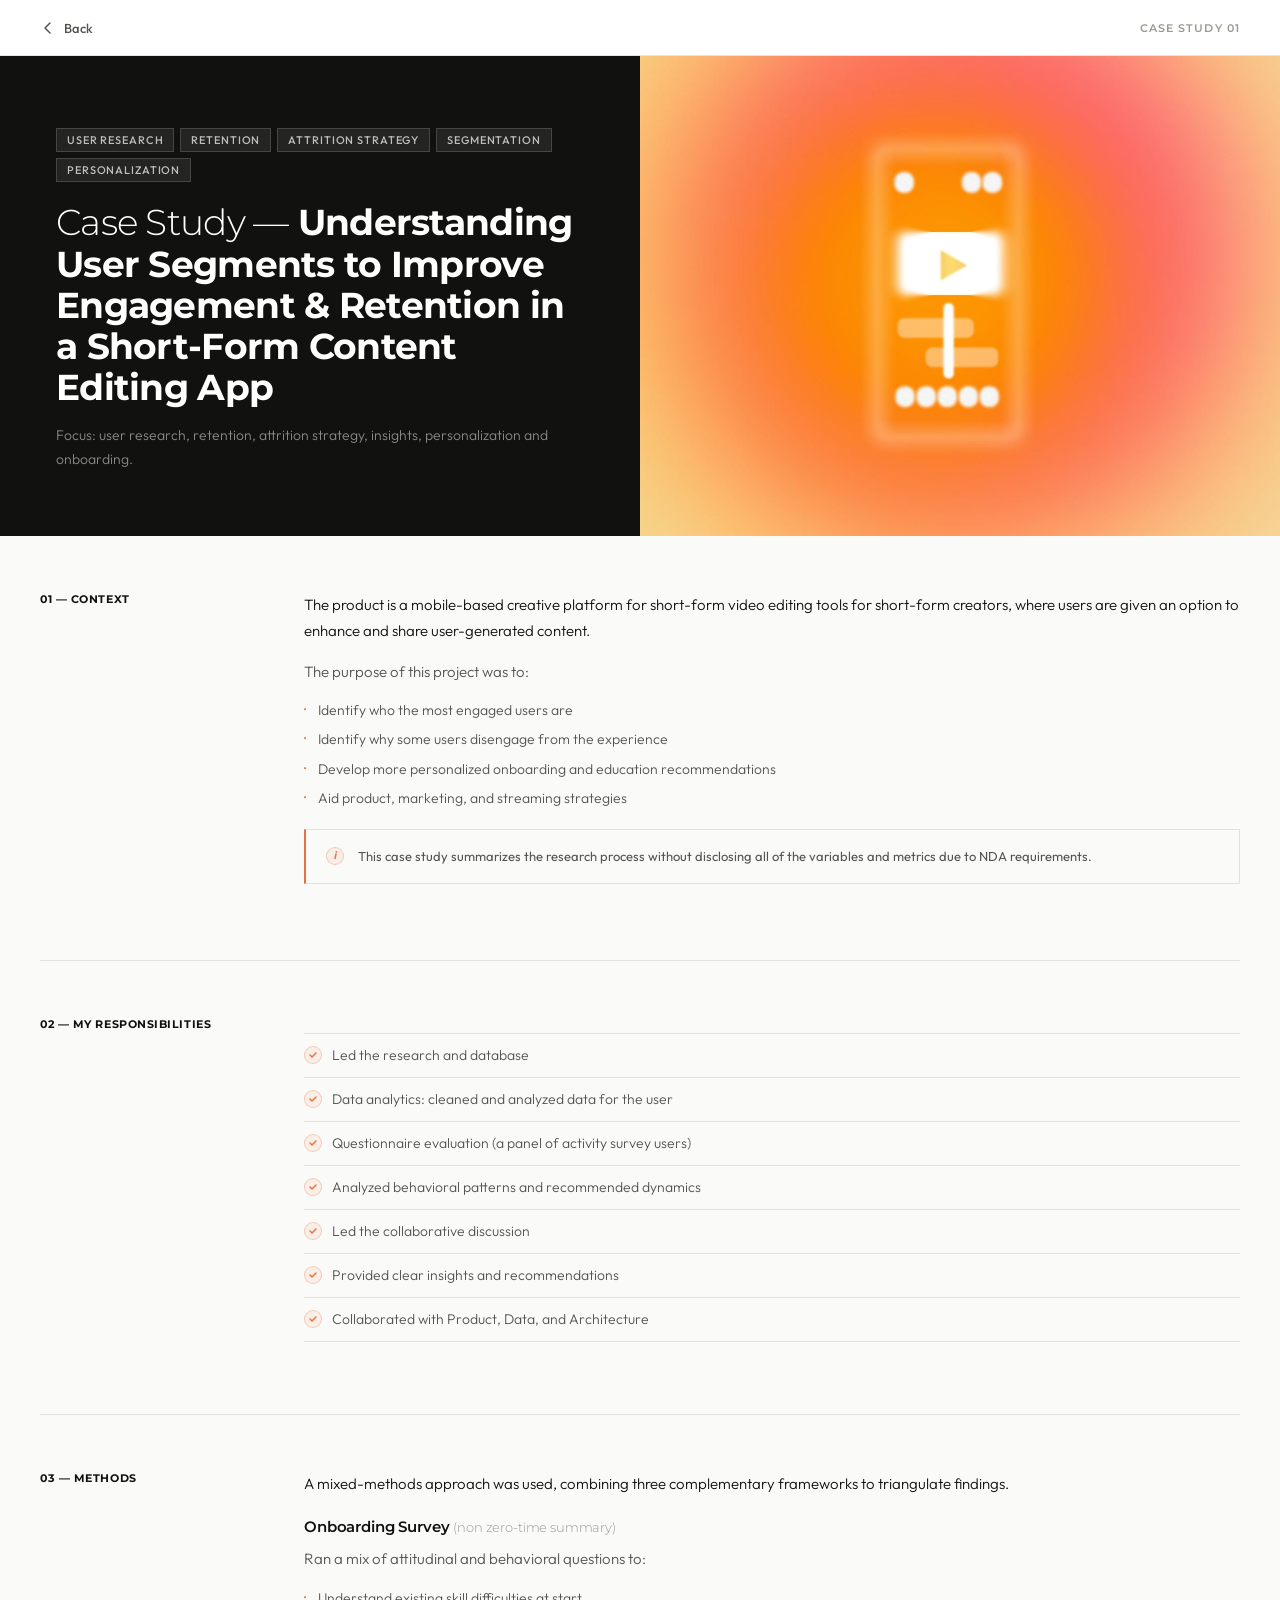
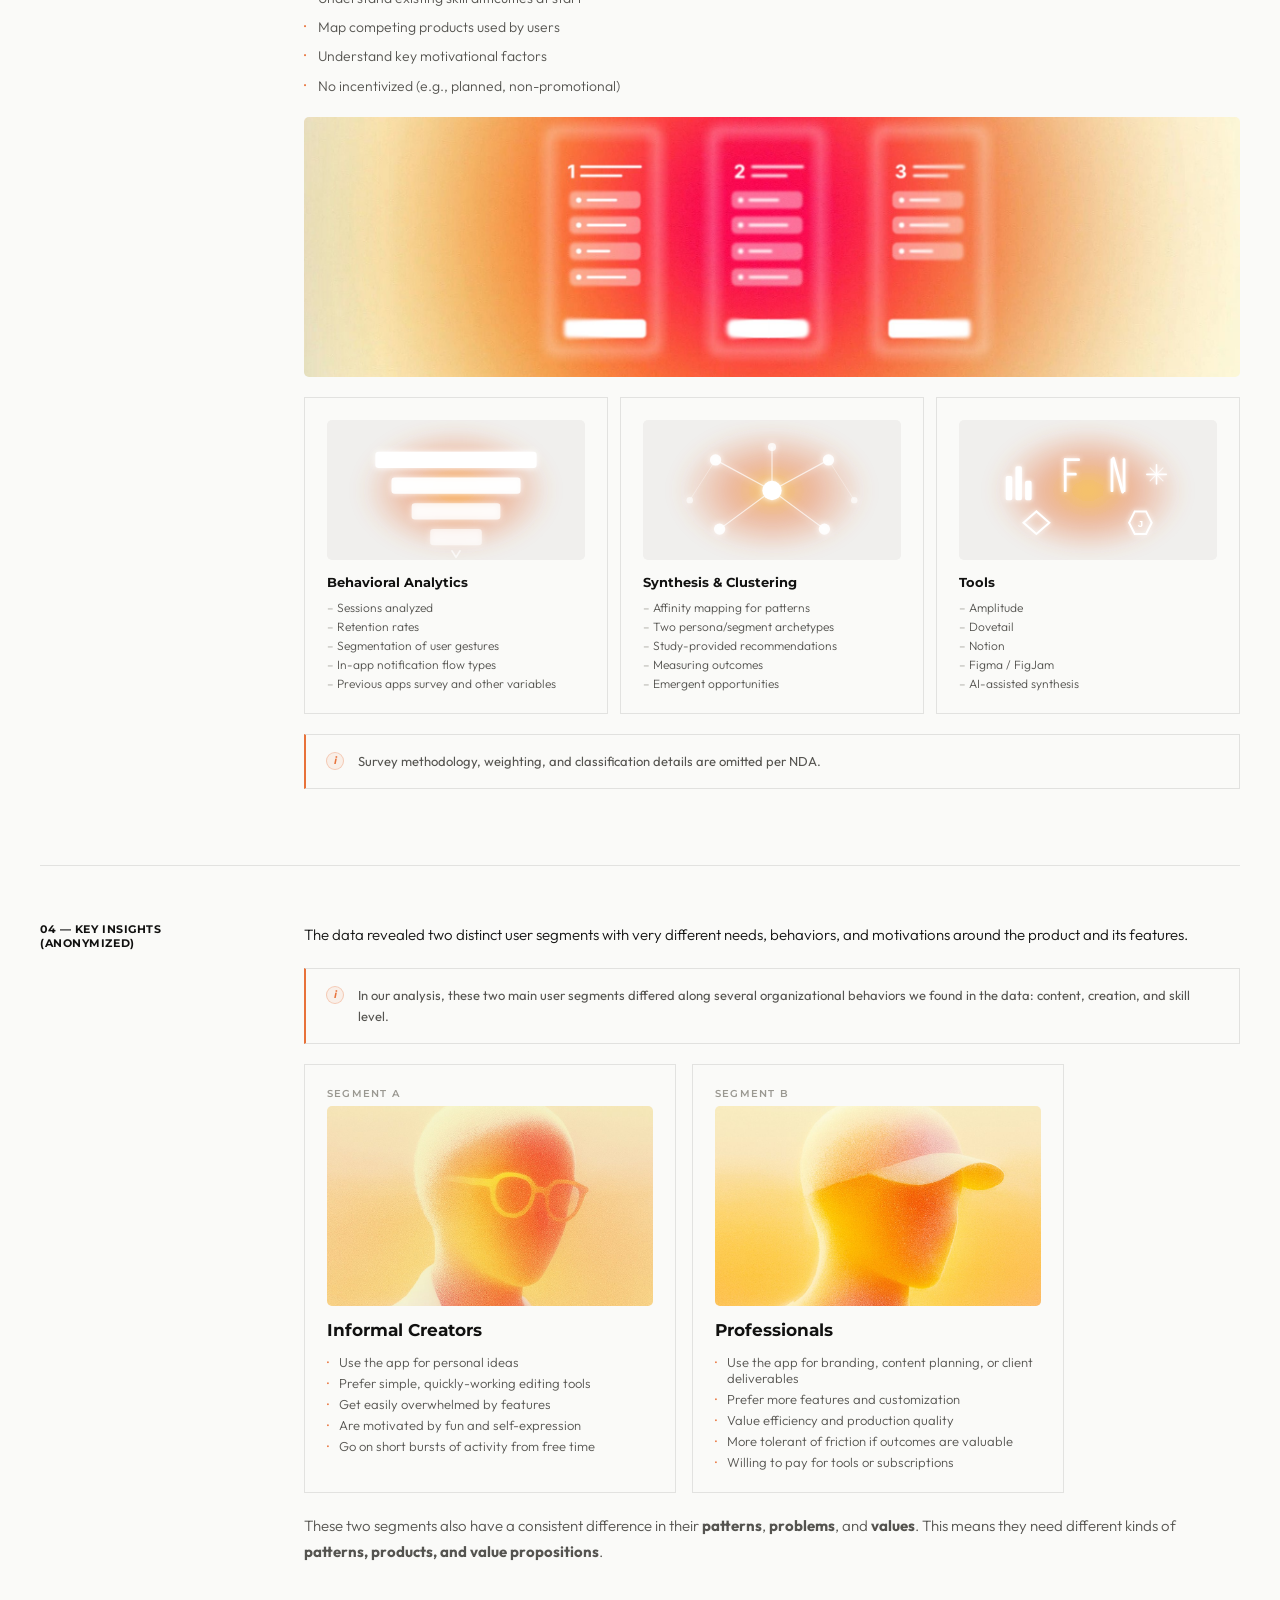
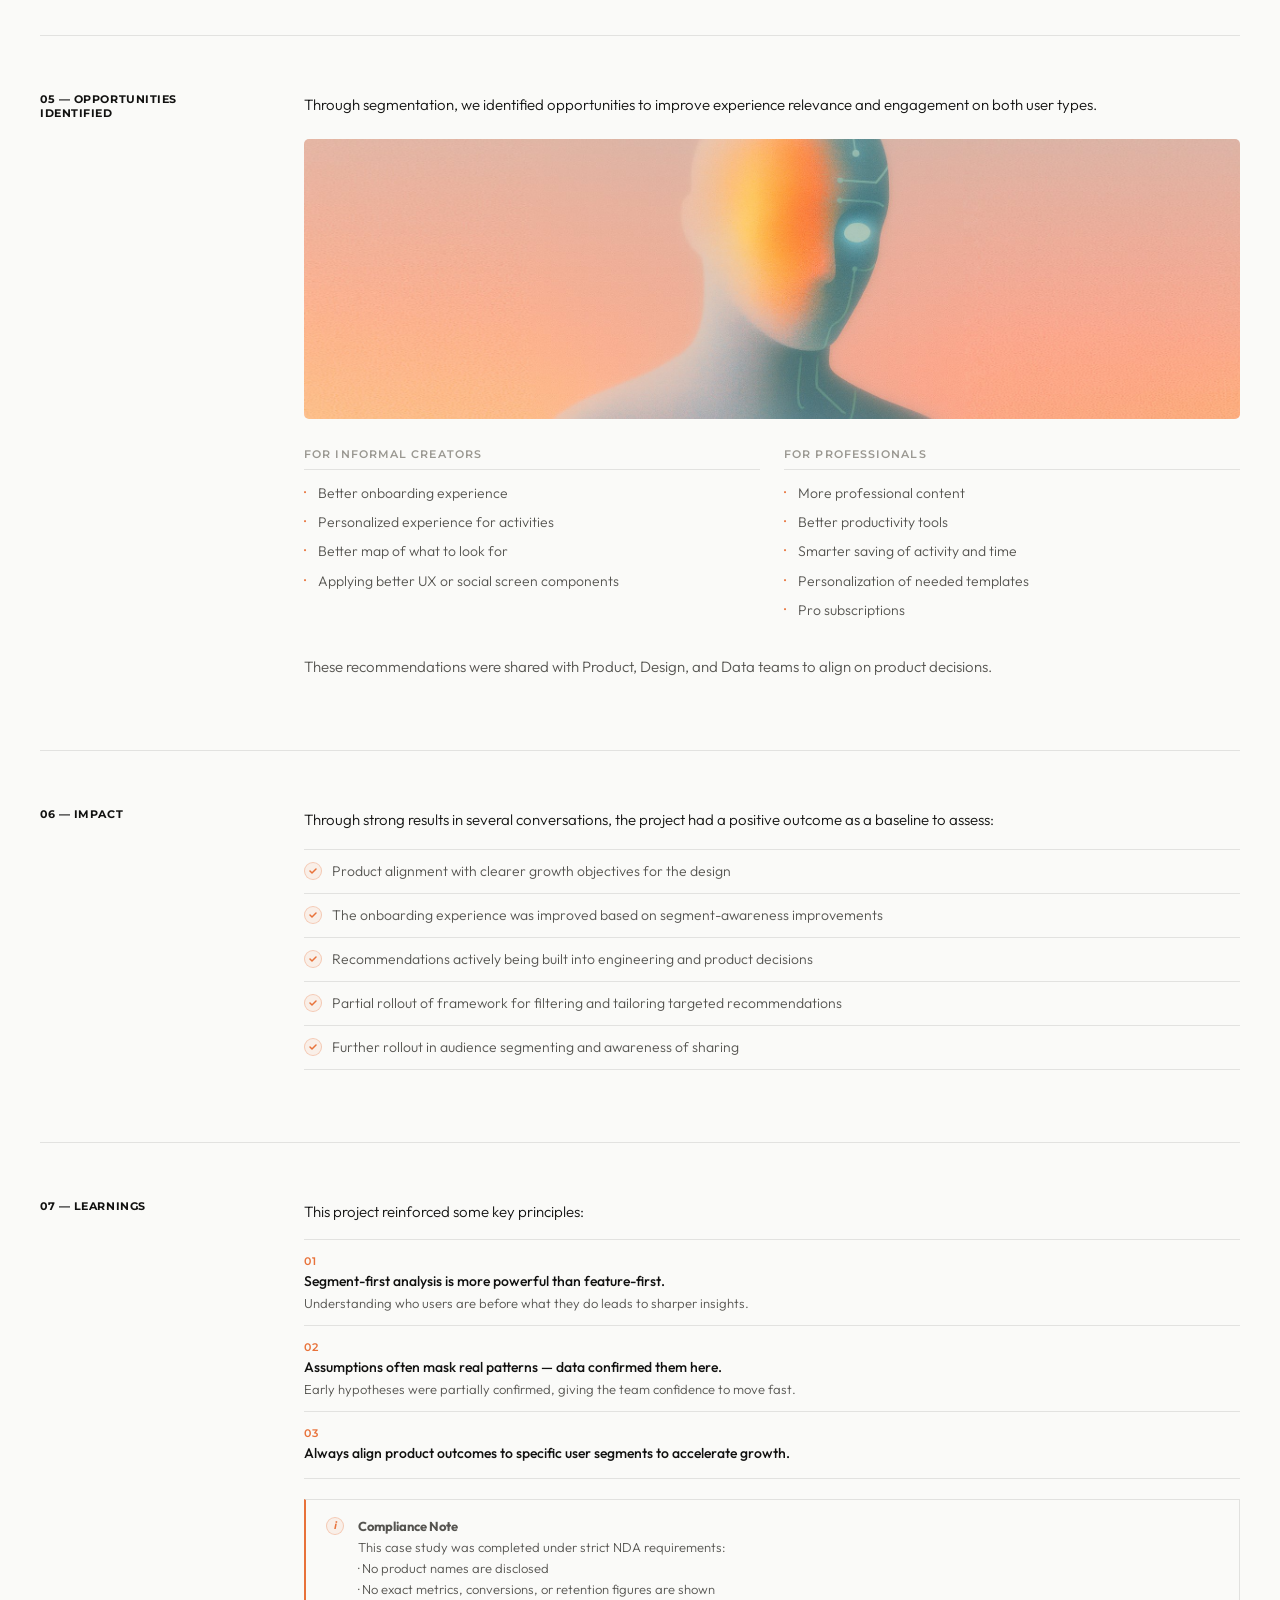
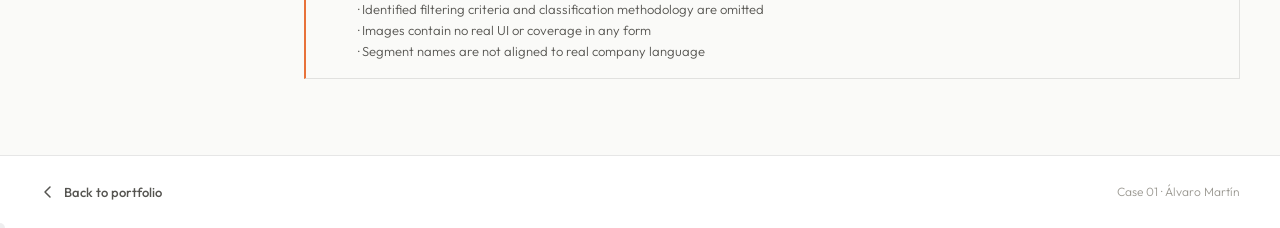
==== case-01.html @ ce3c6dc1 "Add files via upload" ====
<!DOCTYPE html>
<html lang="en">
<head>
<meta charset="UTF-8">
<meta name="viewport" content="width=device-width, initial-scale=1.0">
<title>Case Study — User Segmentation & Retention · Álvaro Martín</title>
<link rel="preconnect" href="https://fonts.googleapis.com">
<link rel="preconnect" href="https://fonts.gstatic.com" crossorigin>
<link href="https://fonts.googleapis.com/css2?family=Montserrat:wght@300;400;500;600;700;800&family=Outfit:wght@300;400;500&display=swap" rel="stylesheet">
<style>

/* ─── RESET & BASE ─── */
*, *::before, *::after { box-sizing: border-box; margin: 0; padding: 0; }
html { scroll-behavior: smooth; font-size: 16px; }

:root {
  --bg:       #FAFAF8;
  --surface:  #ECEAE6;
  --white:    #FFFFFF;
  --ink:      #111110;
  --ink-mid:  #555450;
  --ink-light:#9A9891;
  --line:     rgba(17,17,16,0.1);
  --ff-display: 'Montserrat', sans-serif;
  --ff-body:    'Outfit', sans-serif;
}

body {
  background: var(--bg);
  color: var(--ink);
  font-family: var(--ff-body);
  font-size: 13px;: 1.6;
  overflow-x: hidden;
}

/* ─── CUSTOM CURSOR ─── */
.cursor {
  position: fixed;
  width: 10px; height: 10px;
  background: var(--ink);
  border-radius: 50%;
  pointer-events: none;
  z-index: 9999;
  transform: translate(-50%, -50%);
  mix-blend-mode: difference;
}
.cursor-ring {
  position: fixed;
  width: 36px; height: 36px;
  border: 1px solid rgba(17,17,16,0.3);
  border-radius: 50%;
  pointer-events: none;
  z-index: 9998;
  transform: translate(-50%, -50%);
  transition: width 0.3s cubic-bezier(.23,1,.32,1), height 0.3s cubic-bezier(.23,1,.32,1);
}

/* ─── NAV ─── */
nav {
  position: fixed;
  top: 0; left: 0; right: 0;
  z-index: 200;
  display: flex;
  flex-direction: row;
  align-items: center;
  height: 56px;
  padding: 0 40px;
  background: rgba(255,255,255,0.95);
  backdrop-filter: blur(16px);
  -webkit-backdrop-filter: blur(16px);
  border-bottom: 1px solid var(--line);
}

.nav-id { display: flex; flex-direction: column; justify-content: center; flex-shrink: 0; }

.nav-name {
  font-family: var(--ff-display);
  font-size: 15px;
  font-weight: 700;
  letter-spacing: -0.01em;
  color: var(--ink);
  text-decoration: none;
  line-height: 1.2;
}

.nav-city {
  font-size: 11px;
  color: var(--ink-mid);
  font-weight: 400;
  letter-spacing: 0.04em;
}

.nav-links {
  display: flex;
  gap: 2px;
  list-style: none;
  background: rgba(17,17,16,0.06);
  border-radius: 40px;
  padding: 4px;
  height: fit-content;
  white-space: nowrap;
  flex-shrink: 0;
  position: absolute;
  left: 50%;
  transform: translateX(-50%);
}

.nav-links a {
  display: block;
  font-size: 13px;
  font-weight: 500;
  letter-spacing: 0.03em;
  color: var(--ink-mid);
  text-decoration: none;
  padding: 7px 18px;
  border-radius: 40px;
  transition: background 0.2s, color 0.2s;
}

.nav-links a.active, .nav-links a:hover {
  background: var(--ink);
  color: var(--white);
}

.nav-social {
  display: flex;
  align-items: center;
  gap: 20px;
  margin-left: auto;
  padding-left: 24px;
}

.nav-social-label {
  font-size: 11px;
  letter-spacing: 0.1em;
  color: var(--ink-light);
  font-weight: 500;
}

.nav-social a {
  font-size: 13px;
  font-weight: 500;
  letter-spacing: 0;
  color: var(--ink-light);
  text-decoration: none;
  transition: color 0.2s;
}
.nav-social a:hover { color: var(--ink); }
.nav-social a::after { display: none !important; content: none !important; }

/* ─── HERO ─── */
.hero {
  padding-top: 56px;
  min-height: 100vh;
  display: flex;
  flex-direction: column;
  justify-content: space-between;
  position: relative;
}

.hero::before {
  content: '';
  position: absolute;
  top: 0%;
  right: -15%;
  width: 620px;
  height: 620px;
  border-radius: 50%;
  background: radial-gradient(circle, rgba(255,140,60,0.65) 0%, rgba(255,80,50,0.45) 40%, transparent 70%);
  filter: blur(52px);
  pointer-events: none;
  z-index: 0;
}

.hero-meta {
  position: relative;
  z-index: 1;
  display: grid;
  grid-template-columns: 1fr 1fr 1fr;
  align-items: start;
  padding: 60px 40px 28px;
  gap: 24px;
}

.hero-note {
  grid-column: span 2;
  max-width: 100%;
  font-size: 15px;
  font-weight: 300;
  line-height: 1.7;
  color: var(--ink-mid);
}

.hero-stamps {
  display: flex;
  gap: 24px;
  font-size: 12px;
  color: var(--ink-mid);
  font-weight: 400;
  letter-spacing: 0.04em;
}

.hero-headline {
  position: relative;
  z-index: 1;
  padding: 0 40px 60px;
}

.hero-headline h1 {
  font-family: var(--ff-display);
  font-size: clamp(52px, 7.5vw, 108px);
  font-weight: 800;
  line-height: 0.93;
  letter-spacing: 0.025em;
  color: var(--ink);
  text-transform: uppercase;
}

/* ─── SECTIONS ─── */
section { padding: 80px 40px; }

.section-header {
  display: flex;
  justify-content: space-between;
  align-items: baseline;
  margin-bottom: 48px;
  padding-bottom: 16px;
  border-bottom: 1px solid var(--line);
}

.sec-index {
  font-size: 11px;
  font-weight: 500;
  letter-spacing: 0.14em;
  color: var(--ink-light);
  text-transform: uppercase;
}

.sec-title {
  font-family: var(--ff-display);
  font-size: 11px;
  font-weight: 700;
  letter-spacing: 0.05em;
  text-transform: uppercase;
  color: var(--ink);
}

.sec-count {
  font-size: 11px;
  color: var(--ink-light);
  font-weight: 300;
}

/* ─── CASES ─── */
#work { padding-top: 64px; }

.case-item {
  display: grid;
  grid-template-columns: 56px 1fr 480px 120px;
  align-items: stretch;
  border-bottom: 1px solid var(--line);
  min-height: 260px;
  text-decoration: none;
  color: inherit;
  transition: background 0.25s;
}

.case-item:first-of-type { border-top: 1px solid var(--line); }
.case-item:hover { background: rgba(17,17,16,0.018); }

.case-num {
  display: flex;
  align-items: flex-start;
  justify-content: center;
  padding: 32px 0;
  font-size: 12px;
  font-weight: 500;
  color: var(--ink-light);
  letter-spacing: 0.06em;
  border-right: 1px solid var(--line);
}

.case-info {
  padding: 32px 40px;
  display: flex;
  flex-direction: column;
  justify-content: space-between;
  border-right: 1px solid var(--line);
}

.case-tag {
  font-size: 11px;
  font-weight: 500;
  letter-spacing: 0.12em;
  text-transform: uppercase;
  color: var(--ink-light);
  margin-bottom: 16px;
  display: block;
}

.case-name {
  font-family: var(--ff-display);
  font-size: clamp(20px, 2.2vw, 28px);
  font-weight: 700;
  letter-spacing: -0.025em;
  line-height: 1.1;
  color: var(--ink);
  margin-bottom: 20px;
}

.case-attrs { display: flex; flex-direction: column; gap: 6px; }

.case-attr {
  display: flex;
  gap: 10px;
  font-size: 13px;
  color: var(--ink-mid);
  font-weight: 300;
}
.case-attr b { font-weight: 500; color: var(--ink); min-width: 80px; }

/* ── VISUAL THUMBNAILS ── */
.case-visual {
  position: relative;
  overflow: hidden;
  border-right: 1px solid var(--line);
}

.cv-01 {
  background:
    radial-gradient(ellipse 55% 75% at 18% 50%, #FF5E2D 0%, transparent 52%),
    radial-gradient(ellipse 65% 55% at 82% 28%, #FFAA3B 0%, transparent 48%),
    radial-gradient(ellipse 45% 85% at 52% 92%, #B33018 0%, transparent 58%),
    #170900;
}

.cv-02 {
  background:
    radial-gradient(ellipse 75% 55% at 8% 18%, #00C9A7 0%, transparent 48%),
    radial-gradient(ellipse 55% 75% at 88% 78%, #0047AB 0%, transparent 52%),
    radial-gradient(ellipse 38% 38% at 50% 50%, #00897B 0%, transparent 38%),
    #001510;
}

.cv-03 {
  background:
    radial-gradient(ellipse 65% 48% at 28% 62%, #9B3FBF 0%, transparent 52%),
    radial-gradient(ellipse 48% 75% at 72% 18%, #E0387A 0%, transparent 48%),
    radial-gradient(ellipse 55% 55% at 78% 80%, #FF5E8A 0%, transparent 42%),
    #080012;
}

.cv-04 {
  background: var(--surface);
  background-image:
    repeating-linear-gradient(45deg, rgba(17,17,16,0.04) 0px, rgba(17,17,16,0.04) 1px, transparent 1px, transparent 22px),
    repeating-linear-gradient(-45deg, rgba(17,17,16,0.04) 0px, rgba(17,17,16,0.04) 1px, transparent 1px, transparent 22px);
}

.case-visual::after {
  content: '';
  position: absolute;
  inset: 0;
  background-image: url("data:image/svg+xml,%3Csvg xmlns='http://www.w3.org/2000/svg' width='200' height='200'%3E%3Cfilter id='n'%3E%3CfeTurbulence type='fractalNoise' baseFrequency='0.8' numOctaves='4' stitchTiles='stitch'/%3E%3C/filter%3E%3Crect width='100%25' height='100%25' filter='url(%23n)' opacity='0.12'/%3E%3C/svg%3E");
  pointer-events: none;
  mix-blend-mode: overlay;
}

.cv-year {
  position: absolute;
  top: 18px; right: 18px;
  font-size: 11px;
  font-weight: 600;
  letter-spacing: 0.12em;
  text-transform: uppercase;
  font-family: var(--ff-display);
  color: rgba(255,255,255,0.4);
  z-index: 1;
}
.cv-04 .cv-year { color: var(--ink-light); }

.wip-center {
  position: absolute;
  inset: 0;
  display: flex;
  flex-direction: column;
  align-items: center;
  justify-content: center;
  gap: 10px;
  z-index: 1;
}

.wip-dot {
  width: 8px; height: 8px;
  border-radius: 50%;
  background: var(--ink-light);
  animation: blink 2s ease-in-out infinite;
}

@keyframes blink {
  0%,100% { opacity:1; transform:scale(1); }
  50% { opacity:0.3; transform:scale(0.6); }
}

.wip-txt {
  font-size: 11px;
  font-weight: 600;
  letter-spacing: 0.14em;
  text-transform: uppercase;
  color: var(--ink-light);
  font-family: var(--ff-display);
}

.case-action {
  display: flex;
  flex-direction: column;
  align-items: center;
  justify-content: center;
  gap: 10px;
  padding: 24px;
}

.case-arrow {
  width: 40px; height: 40px;
  border: 1px solid var(--line);
  border-radius: 50%;
  display: flex;
  align-items: center;
  justify-content: center;
  color: var(--ink-mid);
  transition: background 0.2s, border-color 0.2s, transform 0.3s, color 0.2s;
}

.case-item:hover .case-arrow {
  background: var(--ink);
  border-color: var(--ink);
  color: white;
  transform: rotate(45deg);
}

.case-action-lbl {
  font-size: 11px;
  font-weight: 600;
  letter-spacing: 0.12em;
  text-transform: uppercase;
  color: var(--ink-light);
  writing-mode: vertical-rl;
  transform: rotate(180deg);
}

/* ─── PROCESS ─── */
#process { background: var(--white); }

.process-grid {
  display: grid;
  grid-template-columns: repeat(6, 1fr);
  gap: 1px;
  background: var(--line);
  border: 1px solid var(--line);
  margin-bottom: 1px;
}

.proc-cell {
  background: var(--white);
  padding: 28px 20px;
  transition: background 0.2s;
}
.proc-cell:hover { background: var(--bg); }

.proc-n {
  font-family: var(--ff-display);
  font-size: 30px;
  font-weight: 800;
  color: rgba(17,17,16,0.06);
  line-height: 1;
  margin-bottom: 12px;
  letter-spacing: -0.04em;
}

.proc-t {
  font-family: var(--ff-display);
  font-size: 14px;
  font-weight: 700;
  letter-spacing: 0.1em;
  text-transform: uppercase;
  color: var(--ink);
  margin-bottom: 8px;
}

.proc-d {
  font-size: 12px;
  font-weight: 300;
  line-height: 1.6;
  color: var(--ink-mid);
}

.methods-row {
  display: grid;
  grid-template-columns: repeat(3, 1fr);
  gap: 1px;
  background: var(--line);
  border: 1px solid var(--line);
  border-top: none;
}

.meth-cell { background: var(--white); padding: 22px 20px; }

.meth-lbl {
  font-size: 11px;
  font-weight: 700;
  letter-spacing: 0.16em;
  text-transform: uppercase;
  color: var(--ink);
  margin-bottom: 12px;
  padding-bottom: 8px;
  border-bottom: 1px solid var(--line);
}

.meth-tags { display: flex; flex-wrap: wrap; gap: 5px; }

.meth-tag {
  font-size: 12px;
  font-weight: 400;
  color: var(--ink-mid);
  background: var(--bg);
  padding: 4px 10px;
}

/* ─── TOOLS ─── */
#tools { background: var(--bg); }

.marquee-wrap {
  overflow: hidden;
  border-top: 1px solid var(--line);
  border-bottom: 1px solid var(--line);
  margin: 0 -40px;
}

.marquee-track {
  display: flex;
  white-space: nowrap;
  animation: scroll 22s linear infinite;
}

@keyframes scroll {
  from { transform: translateX(0); }
  to   { transform: translateX(-50%); }
}

.mrq-item {
  display: inline-flex;
  align-items: center;
  gap: 10px;
  padding: 15px 32px;
  border-right: 1px solid var(--line);
  font-size: 13px;
  font-weight: 500;
  letter-spacing: 0.04em;
  color: var(--ink-mid);
  flex-shrink: 0;
}

.mrq-dot { width: 4px; height: 4px; border-radius: 50%; background: var(--ink-light); }

.skills-grid {
  display: grid;
  grid-template-columns: repeat(4, 1fr);
  gap: 1px;
  background: var(--line);
  border: 1px solid var(--line);
  margin-top: 48px;
}

.sk-cell { background: var(--bg); padding: 22px 20px; }

.sk-title {
  font-size: 11px;
  font-weight: 700;
  letter-spacing: 0.16em;
  text-transform: uppercase;
  color: var(--ink);
  margin-bottom: 12px;
  padding-bottom: 8px;
  border-bottom: 1px solid var(--line);
}

.sk-list { display: flex; flex-direction: column; gap: 5px; }

.sk-item {
  font-size: 13px;
  font-weight: 300;
  color: var(--ink-mid);
  line-height: 1.5;
}

/* ─── ABOUT ─── */
#about { background: var(--ink); color: var(--bg); }
#about .section-header { border-bottom-color: rgba(242,241,239,0.1); }
#about .sec-index, #about .sec-count { color: rgba(242,241,239,0.28); }
#about .sec-title { color: var(--bg); }

.about-layout {
  display: grid;
  grid-template-columns: 1fr 1fr;
  gap: 72px;
  align-items: start;
}

.about-big {
  font-family: var(--ff-display);
  font-size: clamp(36px, 4vw, 54px);
  font-weight: 800;
  letter-spacing: -0.03em;
  line-height: 0.97;
  color: var(--bg);
  text-transform: uppercase;
  margin-bottom: 36px;
}

.about-p {
  font-size: 15px;
  font-weight: 300;
  line-height: 1.85;
  color: rgba(242,241,239,0.55);
  margin-bottom: 14px;
}

.about-list {
  list-style: none;
  border-top: 1px solid rgba(242,241,239,0.08);
  margin-top: 28px;
}

.about-list li {
  font-size: 14px;
  font-weight: 300;
  color: rgba(242,241,239,0.45);
  padding: 11px 0;
  border-bottom: 1px solid rgba(242,241,239,0.06);
  display: flex;
  gap: 10px;
  line-height: 1.5;
}
.about-list li::before { content: '→'; color: rgba(242,241,239,0.2); font-size: 12px; margin-top: 2px; flex-shrink: 0; }

.stats-grid {
  display: grid;
  grid-template-columns: 1fr 1fr;
  gap: 1px;
  background: rgba(242,241,239,0.08);
  border: 1px solid rgba(242,241,239,0.08);
}

.stat-cell {
  background: var(--ink);
  padding: 24px 20px;
  transition: background 0.2s;
}
.stat-cell:hover { background: rgba(242,241,239,0.03); }

.stat-n {
  font-family: var(--ff-display);
  font-size: 38px;
  font-weight: 800;
  letter-spacing: -0.04em;
  line-height: 1;
  color: var(--bg);
  margin-bottom: 4px;
}

.stat-l {
  font-size: 11px;
  font-weight: 300;
  color: rgba(242,241,239,0.35);
  letter-spacing: 0.04em;
}

/* ─── EXPERIENCE ─── */
#cv { background: var(--bg); }

.exp-list { border-top: 1px solid var(--line); }

.exp-row {
  display: grid;
  grid-template-columns: 170px 1px 1fr;
  gap: 0;
  border-bottom: 1px solid var(--line);
}

.exp-period {
  padding: 28px 24px 28px 0;
  font-size: 12px;
  font-weight: 400;
  color: var(--ink-light);
  letter-spacing: 0.03em;
  line-height: 1.6;
}

.exp-divider {
  background: var(--line);
  align-self: stretch;
}

.exp-body { padding: 28px 0 28px 32px; }

.exp-role {
  font-family: var(--ff-display);
  font-size: 18px;
  font-weight: 700;
  letter-spacing: -0.02em;
  color: var(--ink);
  margin-bottom: 2px;
}

.exp-co {
  font-size: 11px;
  font-weight: 600;
  letter-spacing: 0.12em;
  text-transform: uppercase;
  color: var(--ink-light);
  margin-bottom: 12px;
}

.exp-lead {
  font-size: 13px;
  font-weight: 500;
  color: var(--ink);
  line-height: 1.5;
  margin-bottom: 10px;
}

.exp-pts { list-style: none; display: flex; flex-direction: column; gap: 4px; }

.exp-pts li {
  font-size: 13px;
  font-weight: 300;
  color: var(--ink-mid);
  line-height: 1.6;
  padding-left: 12px;
  position: relative;
}
.exp-pts li::before { content: '–'; position: absolute; left: 0; color: var(--ink-light); }

.edu-row-wrap {
  display: grid;
  grid-template-columns: 1fr 1fr;
  gap: 40px;
  margin-top: 64px;
  padding-top: 48px;
  border-top: 1px solid var(--line);
}

.mini-title {
  font-size: 11px;
  font-weight: 700;
  letter-spacing: 0.16em;
  text-transform: uppercase;
  color: var(--ink);
  margin-bottom: 20px;
}

.edu-item {
  display: flex;
  justify-content: space-between;
  gap: 16px;
  padding: 10px 0;
  border-bottom: 1px solid var(--line);
  font-size: 13px;
  font-weight: 300;
  color: var(--ink-mid);
}

.edu-yr { font-size: 11px; color: var(--ink-light); flex-shrink: 0; }

/* ─── CONTACT ─── */
#contact { padding: 100px 40px 60px; }

.contact-top {
  border-top: 1px solid var(--line);
  padding-top: 48px;
  display: grid;
  grid-template-columns: 1fr 1fr;
  gap: 80px;
  align-items: end;
}

.contact-h {
  font-family: var(--ff-display);
  font-size: clamp(48px, 6.5vw, 92px);
  font-weight: 800;
  letter-spacing: -0.04em;
  line-height: 0.9;
  text-transform: uppercase;
  color: var(--ink);
}

.contact-sub {
  font-size: 15px;
  font-weight: 300;
  color: var(--ink-mid);
  line-height: 1.75;
  margin-bottom: 36px;
  max-width: 380px;
}

.contact-links { display: flex; flex-direction: column; gap: 8px; }

.c-link {
  display: flex;
  align-items: center;
  justify-content: space-between;
  padding: 17px 22px;
  background: var(--white);
  border: 1px solid var(--line);
  text-decoration: none;
  color: var(--ink);
  font-size: 12px;
  font-weight: 500;
  letter-spacing: 0.02em;
  transition: background 0.2s, color 0.2s, border-color 0.2s;
}
.c-link:hover { background: var(--ink); color: var(--bg); border-color: var(--ink); }
.c-link svg { transition: transform 0.2s; }
.c-link:hover svg { transform: translateX(3px); }

/* ─── FOOTER ─── */
footer {
  display: flex;
  justify-content: space-between;
  align-items: center;
  padding: 18px 40px;
  border-top: 1px solid var(--line);
}
footer p { font-size: 11px; font-weight: 300; color: var(--ink-light); letter-spacing: 0.04em; }



/* ─── RESPONSIVE ─── */
/* ── TABLET ── */
@media (max-width: 1100px) {
  .case-item { grid-template-columns: 40px 1fr 320px 80px; }
  .process-grid { grid-template-columns: repeat(3, 1fr); }
  .skills-grid { grid-template-columns: repeat(2, 1fr); }
}

/* ── MOBILE ── */
@media (max-width: 768px) {
  body { cursor: auto; font-size: 15px; }
  .cursor, .cursor-ring { display: none; }

  /* Nav — hamburger style */
  nav {
    padding: 0 20px;
    height: 56px;
    position: fixed;
    display: flex;
    justify-content: space-between;
    align-items: center;
  }
  .nav-burger { display: flex !important; }
  .nav-id .nav-name { font-size: 13px; }
  .nav-city { display: none; }
  .nav-social { display: none; }

  /* Hide pill nav, show hamburger */
  .nav-links {
    display: none;
    position: fixed;
    top: 56px;
    left: 0;
    right: 0;
    bottom: 0;
    width: 100%;
    background: var(--white);
    flex-direction: column;
    align-items: center;
    justify-content: center;
    gap: 8px;
    z-index: 999;
    padding: 40px 20px;
    transform: none !important;
  }
  .nav-links.open { display: flex !important; }
  .nav-links li { width: 100%; text-align: center; }
  .nav-links a {
    display: block;
    font-size: 22px;
    font-weight: 600;
    padding: 14px 20px;
    border-radius: 8px;
  }

  .nav-burger { display: none; background: none; border: none; margin-left: auto; }
  .nav-burger {
    display: flex;
    flex-direction: column;
    gap: 5px;
    cursor: pointer;
    padding: 8px;
    margin-left: auto;
  }
  .nav-burger span {
    display: block;
    width: 22px;
    height: 2px;
    background: var(--ink);
    transition: all 0.25s;
    border-radius: 2px;
  }
  .nav-burger.open span:nth-child(1) { transform: translateY(7px) rotate(45deg); }
  .nav-burger.open span:nth-child(2) { opacity: 0; }
  .nav-burger.open span:nth-child(3) { transform: translateY(-7px) rotate(-45deg); }

  /* Hero */
  section { padding: 48px 20px; }
  .hero { padding-top: 56px; }
  .hero-meta { padding: 32px 20px 20px; flex-direction: column; align-items: flex-start; gap: 12px; }
  .hero-note { max-width: 100%; font-size: 13px; }
  .hero-stamps { font-size: 12px; }
  .hero-headline { padding: 0 20px 40px; }

  /* Cases */
  .case-item { grid-template-columns: 1fr; min-height: auto; }
  .case-num { display: none; }
  .case-action { display: none; }
  .case-visual { min-height: 200px; border-right: none; border-bottom: 1px solid var(--line); }
  .case-info { border-right: none; padding: 24px 20px; }
  .case-tag { font-size: 10px; }
  .case-name { font-size: 18px; }
  .case-attr { font-size: 12px; }

  /* Process */
  .process-grid { grid-template-columns: 1fr; border: 1px solid var(--line); }
  .proc-cell { border-right: none; border-bottom: 1px solid var(--line); padding: 20px; }
  .proc-cell:last-child { border-bottom: none; }
  .methods-row { grid-template-columns: 1fr; }

  /* Skills / Tools */
  .skills-grid { grid-template-columns: 1fr; }
  .tools-wrap { gap: 6px; }
  .tool { font-size: 12px; padding: 6px 12px; }

  /* About */
  .about-layout { grid-template-columns: 1fr; gap: 32px; }
  .about-p { font-size: 14px; }
  .stats-grid { grid-template-columns: 1fr 1fr; }
  .stat-n { font-size: 32px; }

  /* CV */
  .exp-row { grid-template-columns: 1fr; gap: 4px; }
  .exp-period { padding: 20px 20px 0; font-size: 11px; }
  .exp-body { padding: 8px 20px 20px; }
  .exp-divider { display: none; }
  .exp-role { font-size: 18px; }
  .exp-pts li { font-size: 12px; }
  .edu-row-wrap { grid-template-columns: 1fr; gap: 32px; }

  /* Contact */
  .contact-top { grid-template-columns: 1fr; gap: 32px; }
  .c-actions { flex-direction: column; }
  .c-btn-p, .c-btn-s { justify-content: center; width: 100%; }

  /* Footer */
  footer { padding: 16px 20px; flex-direction: column; gap: 4px; text-align: center; }
  .marquee-wrap { margin: 0 -20px; }
}

/* ── SMALL PHONES ── */
@media (max-width: 390px) {
  .hero-headline h1 { font-size: 42px; }
  .stats-grid { grid-template-columns: 1fr; }
}


/* ── CASE SPECIFIC ── */




.container {
  max-width: 1280px;
  margin: 0 auto;
  padding: 0 40px;
}

.case-tags {
  display: flex;
  flex-wrap: wrap;
  gap: 6px;
  margin-bottom: 20px;
}
.tag {
  font-size: 11px;
  font-weight: 500;
  letter-spacing: 0.08em;
  text-transform: uppercase;
  color: #E8723A;
  background: rgba(232,114,58,0.08);
  padding: 4px 10px;
}
.case-title-h1 {
  font-family: var(--ff-display);
  font-size: clamp(22px, 3vw, 32px);
  font-weight: 700;
  letter-spacing: -0.02em;
  line-height: 1.15;
  color: var(--ink);
  margin-bottom: 16px;
}
.case-subtitle-p {
  font-size: 14px;
  font-weight: 300;
  color: var(--ink-mid);
  line-height: 1.7;
}
.case-section {
  padding: 56px 0;
  border-bottom: 1px solid var(--line);
  display: grid;
  grid-template-columns: 200px 1fr;
  gap: 0 64px;
  align-items: start;
}
.case-section:last-child { border-bottom: none; }
.sec-label {
  font-family: var(--ff-display);
  font-size: 11px;
  font-weight: 700;
  letter-spacing: 0.05em;
  text-transform: uppercase;
  color: var(--ink);
  display: block;
  position: sticky;
  top: 80px;
}
.sec-h3 {
  font-family: var(--ff-display);
  font-size: 15px;
  font-weight: 600;
  color: var(--ink);
  margin: 20px 0 10px;
  letter-spacing: -0.01em;
}
p.body-p {
  font-size: 15px;
  font-weight: 300;
  color: var(--ink-mid);
  line-height: 1.75;
  margin-bottom: 14px;
}
.context-box {
  background: transparent;
  border: 1px solid rgba(17,17,16,0.1);
  border-left: 2px solid #E8723A;
  padding: 16px 20px;
  margin: 20px 0;
  border-radius: 0;
  display: flex;
  gap: 14px;
  align-items: flex-start;
}
.context-box-icon {
  width: 18px;
  height: 18px;
  border-radius: 50%;
  background: rgba(232,114,58,0.08);
  border: 1px solid rgba(232,114,58,0.3);
  display: flex;
  align-items: center;
  justify-content: center;
  flex-shrink: 0;
  margin-top: 1px;
  color: #E8723A;
  font-family: var(--ff-display);
  font-size: 10px;
  font-weight: 700;
  font-style: italic;
  line-height: 1;
}
.context-box p { font-size: 13px; color: var(--ink-mid); margin: 0; line-height: 1.6; }
.bullet-list {
  list-style: none;
  display: flex;
  flex-direction: column;
  gap: 7px;
  margin: 12px 0;
}
.bullet-list li {
  font-size: 14px;
  font-weight: 300;
  color: var(--ink-mid);
  padding-left: 14px;
  position: relative;
  line-height: 1.6;
}
.bullet-list li::before {
  content: '·';
  position: absolute;
  left: 0;
  color: #E8723A;
  font-size: 18px;
  line-height: 1.2;
}
.resp-list { list-style: none; display: flex; flex-direction: column; margin: 16px 0; }
.resp-list li {
  display: flex;
  align-items: flex-start;
  gap: 10px;
  padding: 11px 0;
  border-bottom: 1px solid var(--line);
  font-size: 14px;
  font-weight: 300;
  color: var(--ink-mid);
  line-height: 1.5;
}
.resp-list li:first-child { border-top: 1px solid var(--line); }
.resp-check {
  width: 18px;
  height: 18px;
  border-radius: 50%;
  background: rgba(232,114,58,0.08);
  border: 1px solid rgba(232,114,58,0.3);
  display: flex;
  align-items: center;
  justify-content: center;
  flex-shrink: 0;
  margin-top: 1px;
  color: #E8723A;
}
.methods-grid {
  display: grid;
  grid-template-columns: repeat(3, 1fr);
  gap: 12px;
  margin: 20px 0;
}
.method-card {
  background: transparent;
  border: 1px solid rgba(17,17,16,0.1);
  padding: 22px;
  border-radius: 0;
}
.method-name {
  font-family: var(--ff-display);
  font-size: 13px;
  font-weight: 700;
  color: var(--ink);
  margin-bottom: 10px;
}
.method-items { list-style: none; display: flex; flex-direction: column; gap: 4px; }
.method-items li {
  font-size: 12px;
  font-weight: 300;
  color: var(--ink-mid);
  padding-left: 10px;
  position: relative;
}
.method-items li::before { content: '–'; position: absolute; left: 0; color: var(--ink-light); }
.segments-grid {
  display: grid;
  grid-template-columns: 1fr 1fr;
  gap: 16px;
  margin: 20px 0;
  max-width: 760px;
}
.segment-card {
  background: transparent;
  border: 1px solid rgba(17,17,16,0.1);
  padding: 22px;
  border-radius: 0;
}
.segment-label {
  font-size: 10px;
  font-weight: 600;
  letter-spacing: 0.12em;
  text-transform: uppercase;
  color: var(--ink-light);
  margin-bottom: 6px;
  font-family: var(--ff-display);
}
.segment-name {
  font-family: var(--ff-display);
  font-size: 17px;
  font-weight: 700;
  color: var(--ink);
  margin-bottom: 14px;
}
.segment-avatar {
  width: 44px;
  height: 44px;
  border-radius: 50%;
  margin-bottom: 12px;
}
.s1-avatar { background: radial-gradient(circle at 40% 40%, #FF9A5C, #FF6B6B); }
.s2-avatar { background: radial-gradient(circle at 40% 40%, #C9B8F0, #ACECDA); }
.segment-traits { list-style: none; display: flex; flex-direction: column; gap: 5px; }
.segment-traits li {
  font-size: 13px;
  font-weight: 300;
  color: var(--ink-mid);
  padding-left: 12px;
  position: relative;
}
.segment-traits li::before { content: '·'; position: absolute; left: 0; color: #E8723A; font-size: 16px; line-height: 1.1; }
.opp-grid { display: grid; grid-template-columns: 1fr 1fr; gap: 24px; margin: 20px 0; }
.opp-col-label {
  font-size: 11px;
  font-weight: 600;
  letter-spacing: 0.1em;
  text-transform: uppercase;
  color: var(--ink-light);
  margin-bottom: 12px;
  padding-bottom: 8px;
  border-bottom: 1px solid var(--line);
  font-family: var(--ff-display);
}
.impact-list { list-style: none; display: flex; flex-direction: column; gap: 8px; margin: 16px 0; }
.impact-list li {
  display: flex;
  align-items: flex-start;
  gap: 10px;
  font-size: 14px;
  font-weight: 300;
  color: var(--ink-mid);
  line-height: 1.55;
}
.impact-list li::before { content: '✓'; color: #E8723A; font-size: 12px; flex-shrink: 0; margin-top: 2px; }
.learning-item { padding: 14px 0; border-bottom: 1px solid var(--line); }
.learning-item:first-of-type { border-top: 1px solid var(--line); }
.learning-num { font-size: 11px; font-weight: 600; color: #E8723A; font-family: var(--ff-display); letter-spacing: 0.08em; margin-bottom: 3px; }
.learning-text { font-size: 14px; font-weight: 500; color: var(--ink); line-height: 1.5; }
.learning-sub { font-size: 13px; font-weight: 300; color: var(--ink-mid); margin-top: 3px; }
.nda-box {
  background: transparent;
  border: 1px solid rgba(17,17,16,0.1);
  padding: 16px 20px;
  display: flex;
  gap: 12px;
  align-items: flex-start;
  margin-top: 28px;
  border-radius: 0;
}
.nda-icon { width: 18px; height: 18px; flex-shrink: 0; margin-top: 1px; color: var(--ink-light); }
.nda-box p.body-p { font-size: 12px; color: var(--ink-light); margin: 0; line-height: 1.6; }
.case-footer {
  background: var(--white);
  border-top: 1px solid var(--line);
  padding: 28px 40px;
  display: flex;
  justify-content: space-between;
  align-items: center;
}
.footer-back {
  display: flex;
  align-items: center;
  gap: 8px;
  font-size: 13px;
  font-weight: 500;
  color: var(--ink-mid);
  text-decoration: none;
  transition: color 0.15s;
}
.footer-back:hover { color: var(--ink); }
.footer-meta { font-size: 12px; color: var(--ink-light); font-weight: 300; }
.nav-back {
  display: flex;
  align-items: center;
  gap: 8px;
  font-size: 13px;
  font-weight: 500;
  color: var(--ink-mid);
  text-decoration: none;
  transition: color 0.15s;
}
.nav-back:hover { color: var(--ink); }
.nav-back svg { transition: transform 0.2s; }
.nav-back:hover svg { transform: translateX(-3px); }
.nav-case-title {
  font-family: var(--ff-display);
  font-size: 11px;
  font-weight: 600;
  letter-spacing: 0.1em;
  text-transform: uppercase;
  color: var(--ink-light);
  margin-left: auto;
}
@media (max-width: 640px) {
  .container { padding: 0 20px; }
  .case-section { grid-template-columns: 1fr; gap: 16px; }
  .sec-label { position: static; }
  
  .methods-grid { grid-template-columns: 1fr; }
  .segments-grid { grid-template-columns: 1fr; }
  .opp-grid { grid-template-columns: 1fr; }
  .case-footer { padding: 20px; flex-direction: column; gap: 10px; }
}


.cs-hero-img {
  width: 100%;
  max-height: 480px;
  object-fit: cover;
  object-position: center 30%;
  display: block;
  margin-bottom: 64px;
}
.method-img {
  width: 100%;
  height: 140px;
  object-fit: cover;
  border-radius: 5px;
  margin-bottom: 14px;
  display: block;
  mix-blend-mode: normal;
  background: #F0EFED;
}
.survey-img {
  width: 100%;
  max-height: 260px;
  object-fit: cover;
  border-radius: 5px;
  margin: 20px 0;
  display: block;
}
.segment-avatar-img {
  width: 100%;
  height: 200px;
  object-fit: cover;
  object-position: center 20%;
  border-radius: 5px;
  margin-bottom: 14px;
  display: block;
}
.opp-img {
  width: 100%;
  max-height: 280px;
  object-fit: cover;
  border-radius: 5px;
  margin: 20px 0 28px;
  display: block;
}

.cs-content {
  min-width: 0;
}

.case-hero {
  width: 100vw;
  min-height: 480px;
  display: grid;
  grid-template-columns: 1fr 1fr;
  position: relative;
  margin-top: 56px;
  margin-left: calc(-50vw + 50%);
  overflow: hidden;
}
.case-hero-inner {
  position: relative;
  z-index: 1;
  padding: 64px 56px;
  background: var(--ink);
  display: flex;
  flex-direction: column;
  justify-content: flex-end;
}
.case-hero-image {
  background-size: cover;
  background-position: center;
  min-height: 480px;
}
.tag--light {
  color: rgba(255,255,255,0.7) !important;
  background: rgba(255,255,255,0.08) !important;
  border: 1px solid rgba(255,255,255,0.15);
}
.case-title--light {
  color: #fff !important;
  font-size: clamp(22px, 2.8vw, 38px) !important;
}
.case-subtitle--light {
  color: rgba(255,255,255,0.5) !important;
}
@media (max-width: 768px) {
  .case-hero { grid-template-columns: 1fr; }
  .case-hero-image { min-height: 240px; order: -1; }
  .case-hero-inner { padding: 40px 20px; }
}

p.lead-p {
  font-size: 15px;
  font-weight: 300;
  color: var(--ink);
  line-height: 1.75;
  margin-bottom: 14px;
}
</style>
</head>
<body>

<!-- NAV -->
<nav>
  <a href="index.html" class="nav-back">
    <svg width="16" height="16" viewBox="0 0 16 16" fill="none"><path d="M10 3L5 8l5 5" stroke="currentColor" stroke-width="1.5" stroke-linecap="round" stroke-linejoin="round"/></svg>
    Back
  </a>
  <div class="nav-links" style="background:none;padding:0;">
  </div>
  <span class="nav-case-title">Case Study 01</span>
</nav>

<!-- BANNER -->
<div class="container">

  <!-- HEADER -->
  <div class="case-hero">
    <div class="case-hero-inner">
      <div class="case-tags">
        <span class="tag tag--light">User Research</span>
        <span class="tag tag--light">Retention</span>
        <span class="tag tag--light">Attrition Strategy</span>
        <span class="tag tag--light">Segmentation</span>
        <span class="tag tag--light">Personalization</span>
      </div>
      <h1 class="case-title-h1 case-title--light"><span style="font-weight:300;">Case Study —</span> Understanding User Segments to Improve Engagement & Retention in a Short-Form Content Editing App</h1>
      <p class="case-subtitle-p case-subtitle--light">Focus: user research, retention, attrition strategy, insights, personalization and onboarding.</p>
    </div>
  <div class="case-hero-image" style="background-image:url('[data-uri]');background-size:cover;background-position:center;"></div>
  </div>

    <!-- CONTEXT -->
  <div class="case-section">
    <div class="sec-label">01 — Context</div>
    <div class="cs-content">    <p class="lead-p">The product is a mobile-based creative platform for short-form video editing tools for short-form creators, where users are given an option to enhance and share user-generated content.</p>
    <p class="body-p">The purpose of this project was to:</p>
    <ul class="bullet-list">
      <li>Identify who the most engaged users are</li>
      <li>Identify why some users disengage from the experience</li>
      <li>Develop more personalized onboarding and education recommendations</li>
      <li>Aid product, marketing, and streaming strategies</li>
    </ul>
    <div class="context-box">
      <span class="context-box-icon">i</span>
      <p>This case study summarizes the research process without disclosing all of the variables and metrics due to NDA requirements.</p>
    </div></div>
  </div>

  <!-- RESPONSIBILITIES -->
  <div class="case-section">
    <div class="sec-label">02 — My Responsibilities</div>
    <div class="cs-content">    <ul class="resp-list">
      <li><span class="resp-check"><svg width="10" height="10" viewBox="0 0 10 10" fill="none"><path d="M2 5l2 2 4-4" stroke="currentColor" stroke-width="1.5" stroke-linecap="round" stroke-linejoin="round"/></svg></span>Led the research and database</li>
      <li><span class="resp-check"><svg width="10" height="10" viewBox="0 0 10 10" fill="none"><path d="M2 5l2 2 4-4" stroke="currentColor" stroke-width="1.5" stroke-linecap="round" stroke-linejoin="round"/></svg></span>Data analytics: cleaned and analyzed data for the user</li>
      <li><span class="resp-check"><svg width="10" height="10" viewBox="0 0 10 10" fill="none"><path d="M2 5l2 2 4-4" stroke="currentColor" stroke-width="1.5" stroke-linecap="round" stroke-linejoin="round"/></svg></span>Questionnaire evaluation (a panel of activity survey users)</li>
      <li><span class="resp-check"><svg width="10" height="10" viewBox="0 0 10 10" fill="none"><path d="M2 5l2 2 4-4" stroke="currentColor" stroke-width="1.5" stroke-linecap="round" stroke-linejoin="round"/></svg></span>Analyzed behavioral patterns and recommended dynamics</li>
      <li><span class="resp-check"><svg width="10" height="10" viewBox="0 0 10 10" fill="none"><path d="M2 5l2 2 4-4" stroke="currentColor" stroke-width="1.5" stroke-linecap="round" stroke-linejoin="round"/></svg></span>Led the collaborative discussion</li>
      <li><span class="resp-check"><svg width="10" height="10" viewBox="0 0 10 10" fill="none"><path d="M2 5l2 2 4-4" stroke="currentColor" stroke-width="1.5" stroke-linecap="round" stroke-linejoin="round"/></svg></span>Provided clear insights and recommendations</li>
      <li><span class="resp-check"><svg width="10" height="10" viewBox="0 0 10 10" fill="none"><path d="M2 5l2 2 4-4" stroke="currentColor" stroke-width="1.5" stroke-linecap="round" stroke-linejoin="round"/></svg></span>Collaborated with Product, Data, and Architecture</li>
    </ul></div>
  </div>

  <!-- METHODS -->
  <div class="case-section">
    <div class="sec-label">03 — Methods</div>
    <div class="cs-content">    <p class="lead-p">A mixed-methods approach was used, combining three complementary frameworks to triangulate findings.</p>
    <div class="sec-h3">Onboarding Survey <span style="font-weight:300;color:var(--ink-light);font-size:13px;">(non zero-time summary)</span></div>
    <p class="body-p">Ran a mix of attitudinal and behavioral questions to:</p>
    <ul class="bullet-list">
      <li>Understand existing skill difficulties at start</li>
      <li>Map competing products used by users</li>
      <li>Understand key motivational factors</li>
      <li>No incentivized (e.g., planned, non-promotional)</li>
    </ul>
    <img src="[data-uri]" class="survey-img" alt="Onboarding survey screens"/>
    <div class="methods-grid">
      <div class="method-card">
        <img src="[data-uri]" class="method-img" alt="Behavioral analytics"/>
        <div class="method-name">Behavioral Analytics</div>
        <ul class="method-items">
          <li>Sessions analyzed</li>
          <li>Retention rates</li>
          <li>Segmentation of user gestures</li>
          <li>In-app notification flow types</li>
          <li>Previous apps survey and other variables</li>
        </ul>
      </div>
      <div class="method-card">
        <img src="[data-uri]" class="method-img" alt="Synthesis & Clustering"/>
        <div class="method-name">Synthesis & Clustering</div>
        <ul class="method-items">
          <li>Affinity mapping for patterns</li>
          <li>Two persona/segment archetypes</li>
          <li>Study-provided recommendations</li>
          <li>Measuring outcomes</li>
          <li>Emergent opportunities</li>
        </ul>
      </div>
      <div class="method-card">
        <img src="[data-uri]" class="method-img" alt="Tools"/>
        <div class="method-name">Tools</div>
        <ul class="method-items">
          <li>Amplitude</li>
          <li>Dovetail</li>
          <li>Notion</li>
          <li>Figma / FigJam</li>
          <li>AI-assisted synthesis</li>
        </ul>
      </div>
    </div>
    <div class="context-box">
      <span class="context-box-icon">i</span>
      <p>Survey methodology, weighting, and classification details are omitted per NDA.</p>
    </div></div>
  </div>

  <!-- KEY INSIGHTS -->
  <div class="case-section">
    <div class="sec-label">04 — Key Insights (Anonymized)</div>
    <div class="cs-content">    <p class="lead-p">The data revealed two distinct user segments with very different needs, behaviors, and motivations around the product and its features.</p>
    <div class="context-box">
      <span class="context-box-icon">i</span>
      <p>In our analysis, these two main user segments differed along several organizational behaviors we found in the data: content, creation, and skill level.</p>
    </div>
    <div class="segments-grid">
      <div class="segment-card">
        <div class="segment-label">Segment A</div>
        <img src="[data-uri]" class="segment-avatar-img" alt="Informal Creators"/>
        <div class="segment-name">Informal Creators</div>
        <ul class="segment-traits">
          <li>Use the app for personal ideas</li>
          <li>Prefer simple, quickly-working editing tools</li>
          <li>Get easily overwhelmed by features</li>
          <li>Are motivated by fun and self-expression</li>
          <li>Go on short bursts of activity from free time</li>
        </ul>
      </div>
      <div class="segment-card">
        <div class="segment-label">Segment B</div>
        <img src="[data-uri]" class="segment-avatar-img" alt="Professionals"/>
        <div class="segment-name">Professionals</div>
        <ul class="segment-traits">
          <li>Use the app for branding, content planning, or client deliverables</li>
          <li>Prefer more features and customization</li>
          <li>Value efficiency and production quality</li>
          <li>More tolerant of friction if outcomes are valuable</li>
          <li>Willing to pay for tools or subscriptions</li>
        </ul>
      </div>
    </div>
    <p class="body-p">These two segments also have a consistent difference in their <strong>patterns</strong>, <strong>problems</strong>, and <strong>values</strong>. This means they need different kinds of <strong>patterns, products, and value propositions</strong>.</p></div>
  </div>

  <!-- OPPORTUNITIES -->
  <div class="case-section">
    <div class="sec-label">05 — Opportunities Identified</div>
    <div class="cs-content">    <p class="lead-p">Through segmentation, we identified opportunities to improve experience relevance and engagement on both user types.</p>
    <img src="[data-uri]" class="opp-img" alt="App opportunities"/>
    <div class="opp-grid">
      <div>
        <div class="opp-col-label">For Informal Creators</div>
        <ul class="bullet-list">
          <li>Better onboarding experience</li>
          <li>Personalized experience for activities</li>
          <li>Better map of what to look for</li>
          <li>Applying better UX or social screen components</li>
        </ul>
      </div>
      <div>
        <div class="opp-col-label">For Professionals</div>
        <ul class="bullet-list">
          <li>More professional content</li>
          <li>Better productivity tools</li>
          <li>Smarter saving of activity and time</li>
          <li>Personalization of needed templates</li>
          <li>Pro subscriptions</li>
        </ul>
      </div>
    </div>
    <p class="body-p">These recommendations were shared with Product, Design, and Data teams to align on product decisions.</p></div>
  </div>

  <!-- IMPACT -->
  <div class="case-section">
    <div class="sec-label">06 — Impact</div>
    <div class="cs-content">    <p class="lead-p">Through strong results in several conversations, the project had a positive outcome as a baseline to assess:</p>
    <ul class="resp-list">
      <li><span class="resp-check"><svg width="10" height="10" viewBox="0 0 10 10" fill="none"><path d="M2 5l2 2 4-4" stroke="currentColor" stroke-width="1.5" stroke-linecap="round" stroke-linejoin="round"/></svg></span>Product alignment with clearer growth objectives for the design</li>
      <li><span class="resp-check"><svg width="10" height="10" viewBox="0 0 10 10" fill="none"><path d="M2 5l2 2 4-4" stroke="currentColor" stroke-width="1.5" stroke-linecap="round" stroke-linejoin="round"/></svg></span>The onboarding experience was improved based on segment-awareness improvements</li>
      <li><span class="resp-check"><svg width="10" height="10" viewBox="0 0 10 10" fill="none"><path d="M2 5l2 2 4-4" stroke="currentColor" stroke-width="1.5" stroke-linecap="round" stroke-linejoin="round"/></svg></span>Recommendations actively being built into engineering and product decisions</li>
      <li><span class="resp-check"><svg width="10" height="10" viewBox="0 0 10 10" fill="none"><path d="M2 5l2 2 4-4" stroke="currentColor" stroke-width="1.5" stroke-linecap="round" stroke-linejoin="round"/></svg></span>Partial rollout of framework for filtering and tailoring targeted recommendations</li>
      <li><span class="resp-check"><svg width="10" height="10" viewBox="0 0 10 10" fill="none"><path d="M2 5l2 2 4-4" stroke="currentColor" stroke-width="1.5" stroke-linecap="round" stroke-linejoin="round"/></svg></span>Further rollout in audience segmenting and awareness of sharing</li>
    </ul></div>
  </div>

  <!-- LEARNINGS -->
  <div class="case-section">
    <div class="sec-label">07 — Learnings</div>
    <div class="cs-content">    <p class="lead-p">This project reinforced some key principles:</p>
    <div class="learning-item">
      <div class="learning-num">01</div>
      <div class="learning-text">Segment-first analysis is more powerful than feature-first.</div>
      <div class="learning-sub">Understanding who users are before what they do leads to sharper insights.</div>
    </div>
    <div class="learning-item">
      <div class="learning-num">02</div>
      <div class="learning-text">Assumptions often mask real patterns — data confirmed them here.</div>
      <div class="learning-sub">Early hypotheses were partially confirmed, giving the team confidence to move fast.</div>
    </div>
    <div class="learning-item">
      <div class="learning-num">03</div>
      <div class="learning-text">Always align product outcomes to specific user segments to accelerate growth.</div>
    </div>
    <div class="context-box">
      <span class="context-box-icon">i</span>
      <p class="body-p"><strong>Compliance Note</strong><br>
      This case study was completed under strict NDA requirements:<br>
      · No product names are disclosed<br>
      · No exact metrics, conversions, or retention figures are shown<br>
      · Identified filtering criteria and classification methodology are omitted<br>
      · Images contain no real UI or coverage in any form<br>
      · Segment names are not aligned to real company language</p>
    </div></div>
  </div>

</div>

<!-- FOOTER -->
<div class="case-footer">
  <a href="index.html" class="footer-back">
    <svg width="16" height="16" viewBox="0 0 16 16" fill="none"><path d="M10 3L5 8l5 5" stroke="currentColor" stroke-width="1.5" stroke-linecap="round" stroke-linejoin="round"/></svg>
    Back to portfolio
  </a>
  <span class="footer-meta">Case 01 · Álvaro Martín</span>
</div>

<div class="cursor" id="cursorDot"></div>
<div class="cursor-ring" id="cursorRing"></div>
<script>
(function() {
  const dot  = document.getElementById('cursorDot');
  const ring = document.getElementById('cursorRing');
  let mx = -100, my = -100;
  let rx = -100, ry = -100;

  document.addEventListener('mousemove', e => {
    mx = e.clientX;
    my = e.clientY;
    dot.style.left = mx + 'px';
    dot.style.top  = my + 'px';
  });

  document.addEventListener('mouseleave', () => {
    dot.style.opacity  = '0';
    ring.style.opacity = '0';
  });
  document.addEventListener('mouseenter', () => {
    dot.style.opacity  = '1';
    ring.style.opacity = '1';
  });

  (function animateRing() {
    rx += (mx - rx) * 0.12;
    ry += (my - ry) * 0.12;
    ring.style.left = rx + 'px';
    ring.style.top  = ry + 'px';
    requestAnimationFrame(animateRing);
  })();

  document.querySelectorAll('a, button, [onclick]').forEach(el => {
    el.addEventListener('mouseenter', () => {
      ring.style.width  = '56px';
      ring.style.height = '56px';
    });
    el.addEventListener('mouseleave', () => {
      ring.style.width  = '36px';
      ring.style.height = '36px';
    });
  });
})();
</script>

</body>
</html>
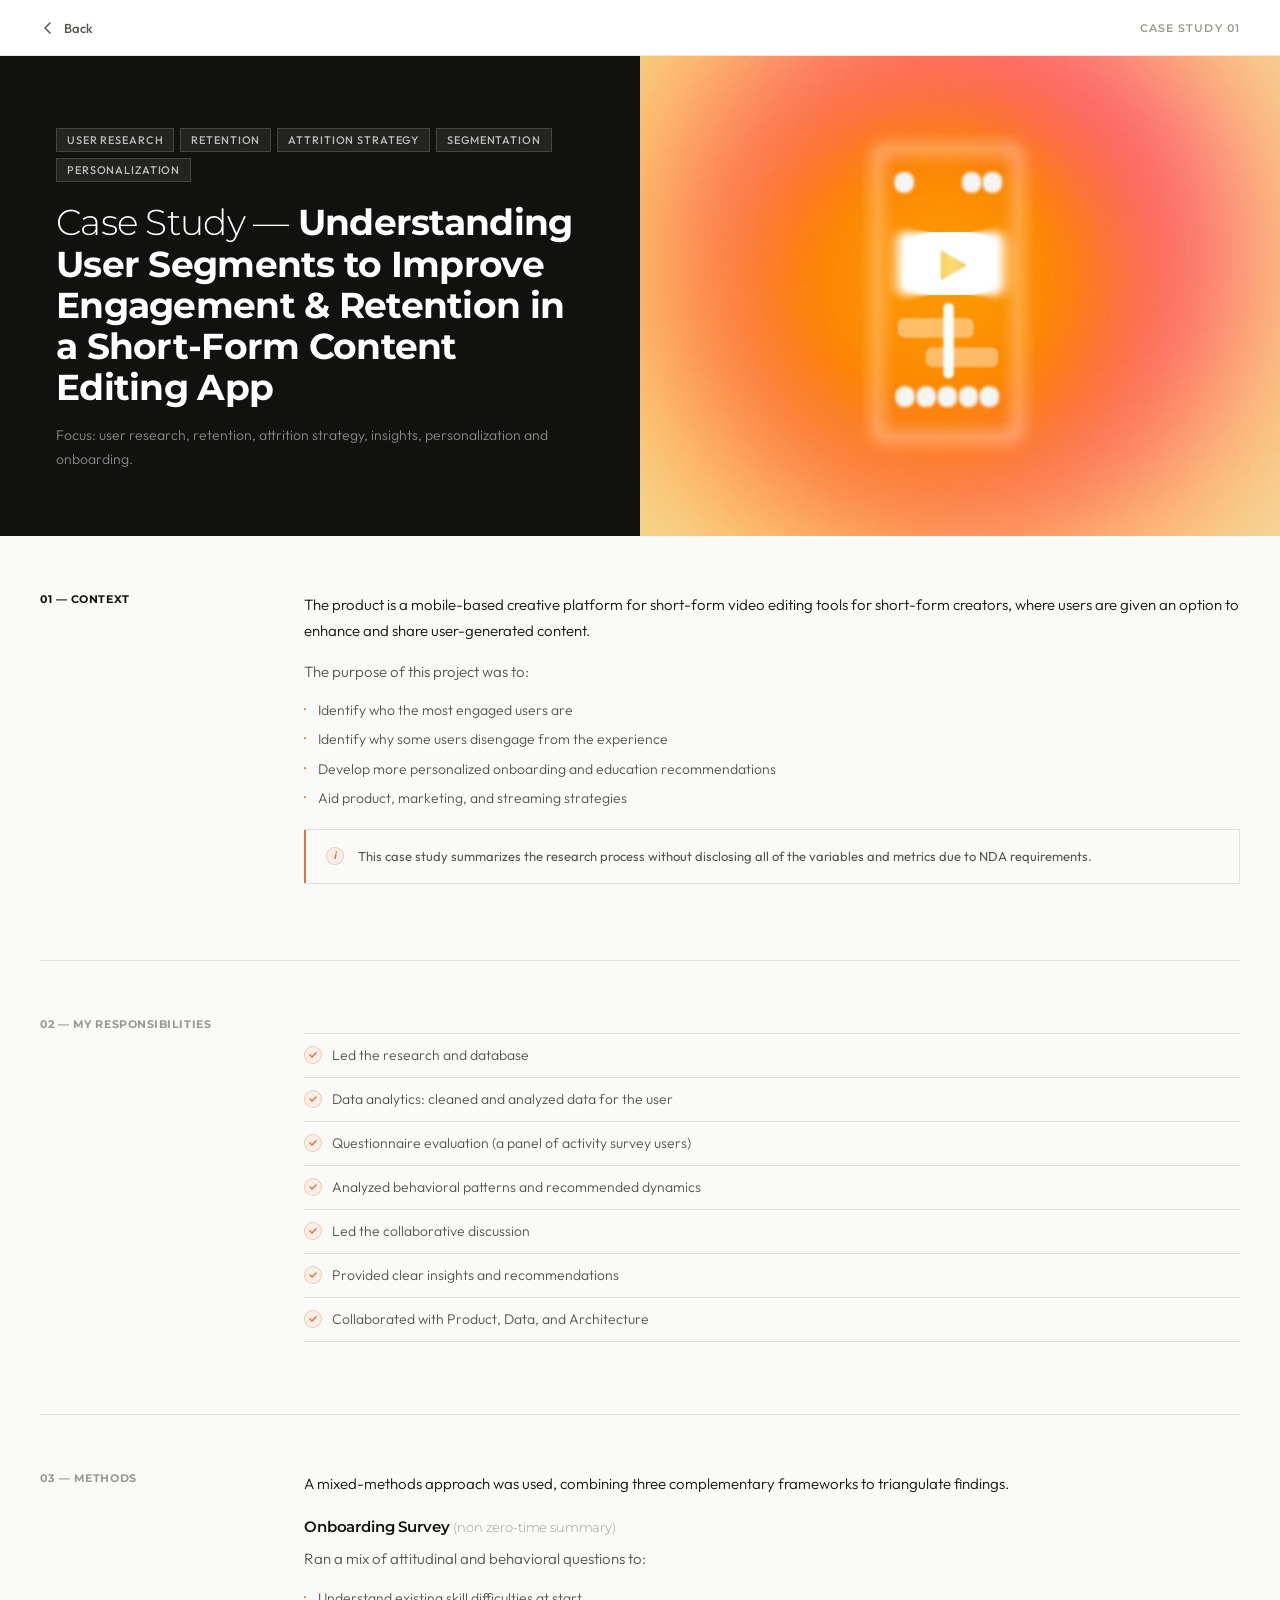
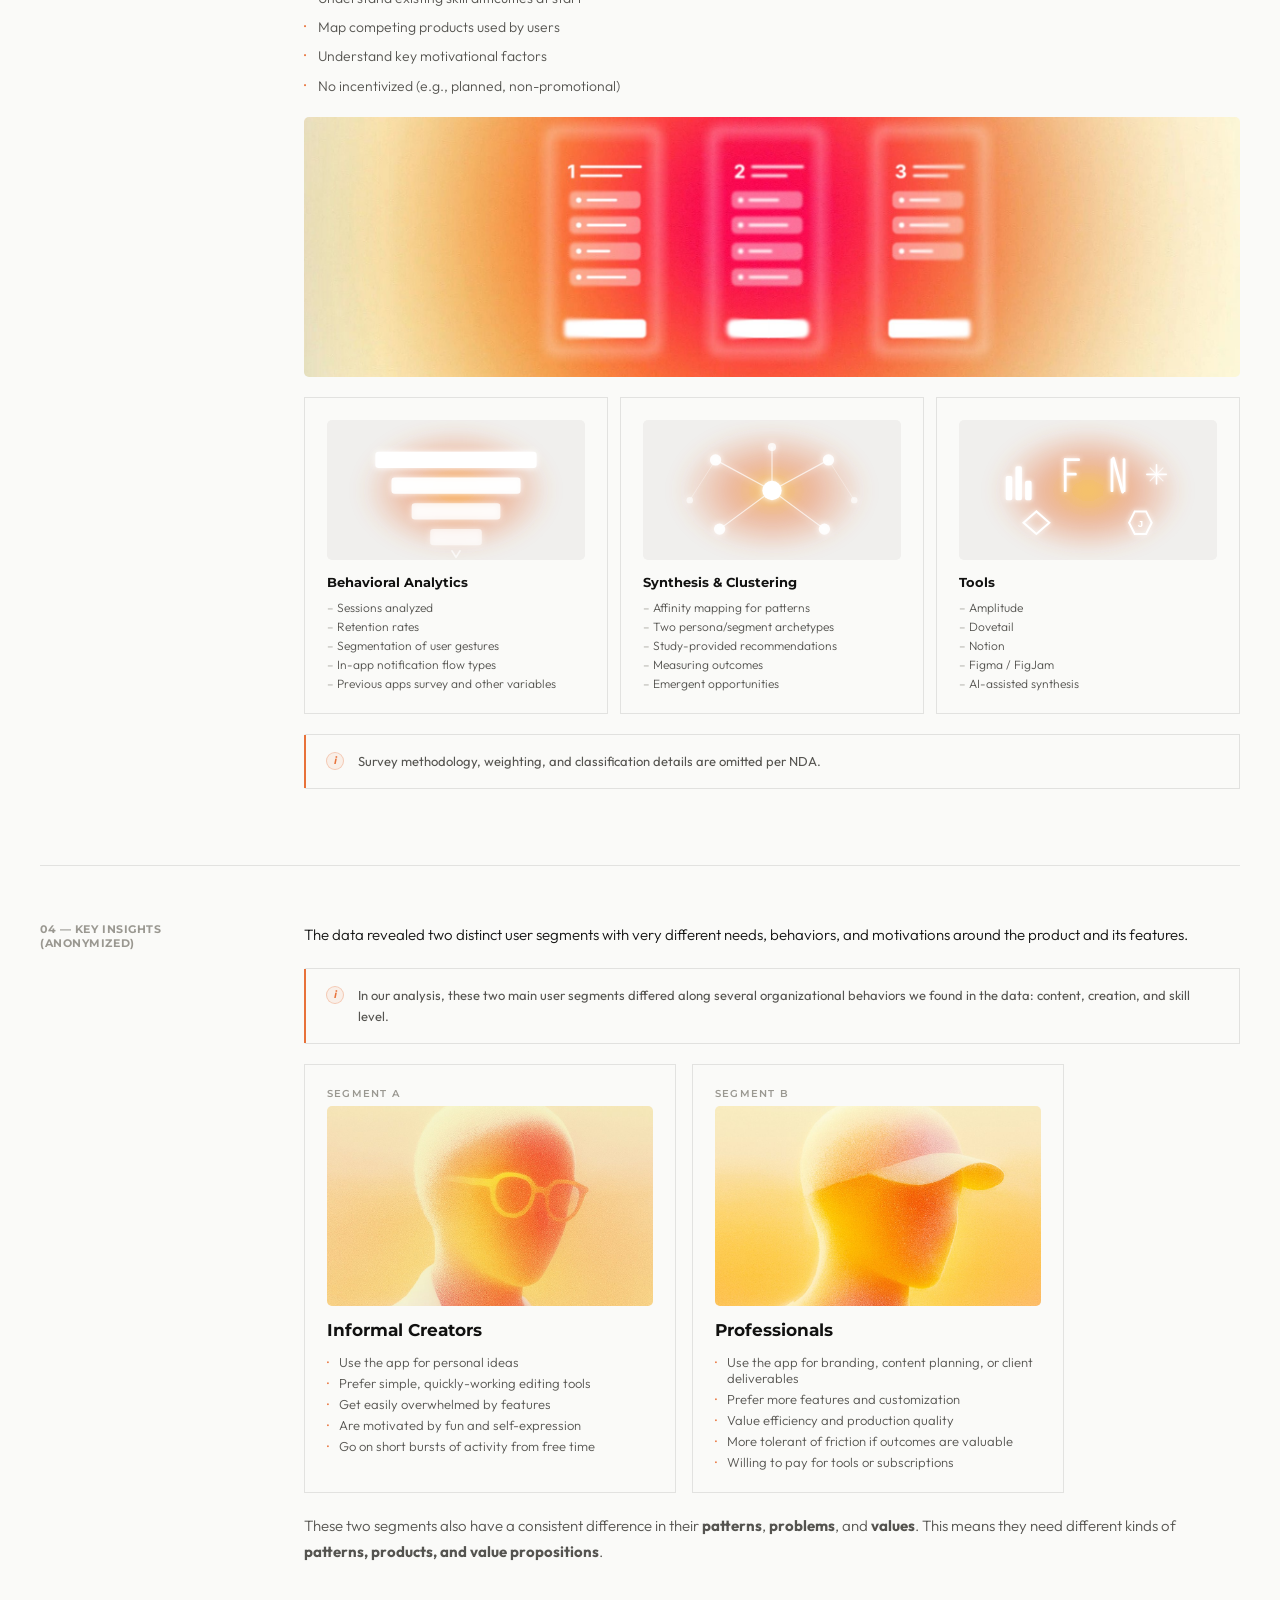
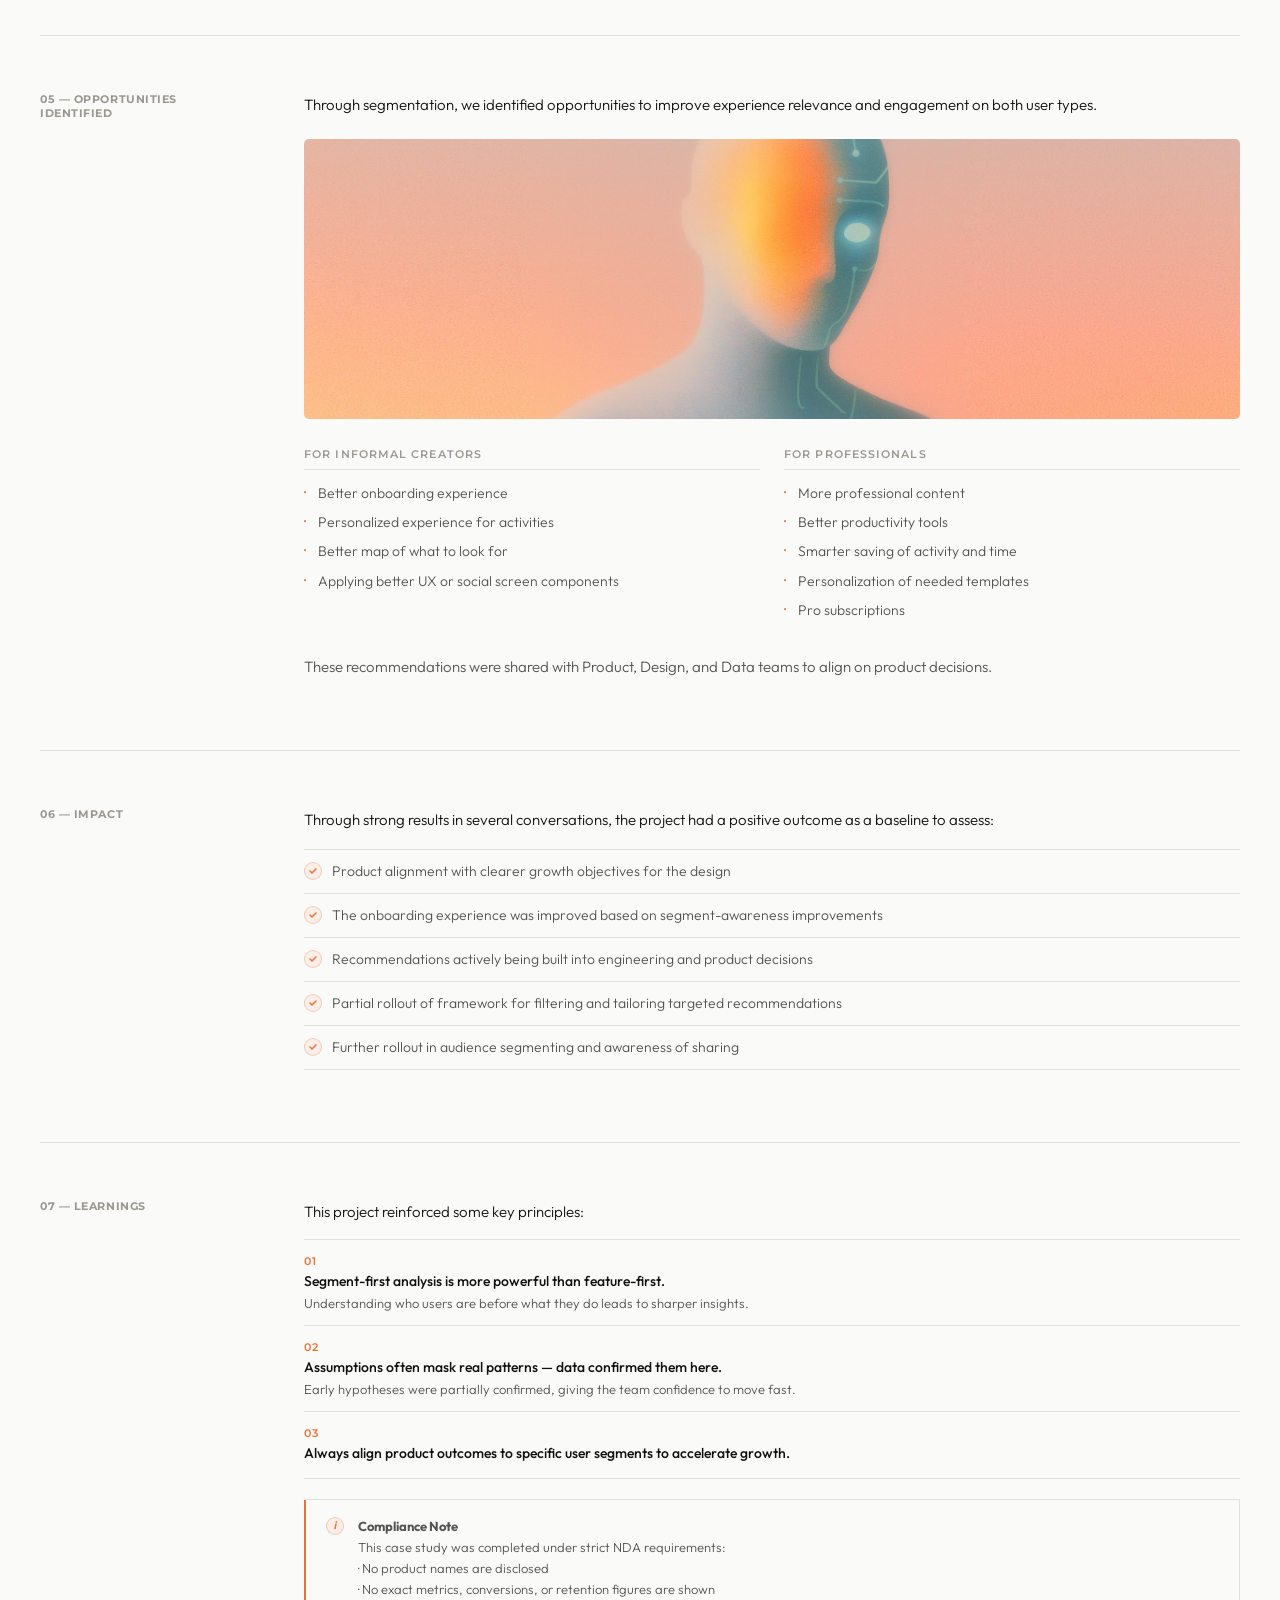
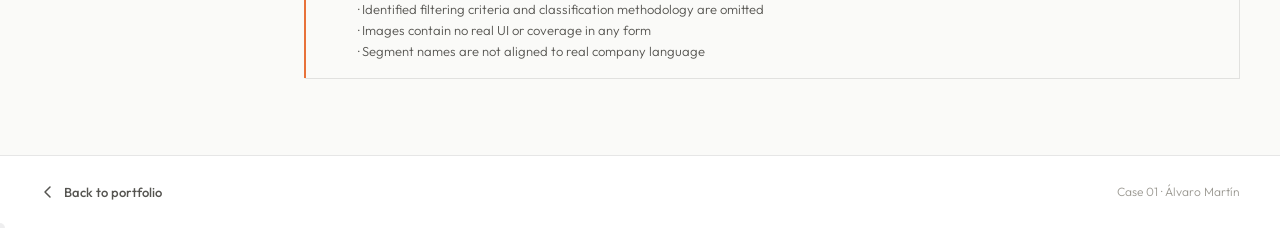
==== commit 9ef05749: "Update portfolio and case studies" ====
--- a/case-01.html
+++ b/case-01.html
@@ -1393,8 +1393,11 @@
   margin-bottom: 14px;
 }
 </style>
+<link rel="stylesheet" href="case-shared.css">
 </head>
 <body>
+<div id="reading-progress" aria-hidden="true"></div>
+
 
 <!-- NAV -->
 <nav>
@@ -1677,5 +1680,91 @@
 })();
 </script>
 
+
+<script>
+/* ─── Case Study Animations ─── */
+(function () {
+  'use strict';
+
+  /* progressive enhancement guard — gates opacity:0 states */
+  document.body.classList.add('cs-anim');
+
+  /* ─── reading progress bar ─── */
+  var bar = document.getElementById('reading-progress');
+  if (bar) {
+    var de = document.documentElement;
+    function updateBar() {
+      var h = de.scrollHeight - de.clientHeight;
+      bar.style.width = (h > 0 ? de.scrollTop / h * 100 : 0).toFixed(1) + '%';
+    }
+    window.addEventListener('scroll', updateBar, { passive: true });
+    updateBar();
+  }
+
+  /* ─── section + card entrances ─── */
+  var ioCard = new IntersectionObserver(function (entries) {
+    entries.forEach(function (e) {
+      if (!e.isIntersecting) return;
+      e.target.classList.add('anim-vis');
+      ioCard.unobserve(e.target);
+    });
+  }, { threshold: 0.05, rootMargin: '0px 0px -40px 0px' });
+
+  /* stagger cards within their grid containers */
+  document.querySelectorAll('.methods-grid, .segments-grid').forEach(function (grid) {
+    grid.querySelectorAll('.method-card, .segment-card').forEach(function (card, i) {
+      card.style.transitionDelay = (i * 80) + 'ms';
+      ioCard.observe(card);
+    });
+  });
+
+  /* non-grid case-sections */
+  document.querySelectorAll('.case-section').forEach(function (el) {
+    ioCard.observe(el);
+  });
+
+  /* ─── list item stagger ─── */
+  var ioList = new IntersectionObserver(function (entries) {
+    entries.forEach(function (e) {
+      if (!e.isIntersecting) return;
+      Array.from(e.target.querySelectorAll('li')).forEach(function (li, i) {
+        li.style.transitionDelay = (i * 80) + 'ms';
+      });
+      e.target.classList.add('anim-list-vis');
+      ioList.unobserve(e.target);
+    });
+  }, { threshold: 0.05, rootMargin: '0px 0px -20px 0px' });
+
+  document.querySelectorAll('.resp-list, .impact-list').forEach(function (el) {
+    ioList.observe(el);
+  });
+
+  /* ─── sticky sec-label highlight (scroll-driven, no hover) ─── */
+  var ioLabel = new IntersectionObserver(function (entries) {
+    entries.forEach(function (e) {
+      var lbl = e.target.querySelector(':scope > .sec-label');
+      if (lbl) lbl.classList.toggle('label-active', e.isIntersecting);
+    });
+  }, { threshold: 0.3 });
+
+  document.querySelectorAll('.case-section').forEach(function (el) {
+    ioLabel.observe(el);
+  });
+
+  /* ─── context-box left-border reveal ─── */
+  var ioCB = new IntersectionObserver(function (entries) {
+    entries.forEach(function (e) {
+      if (!e.isIntersecting) return;
+      e.target.classList.add('cb-vis');
+      ioCB.unobserve(e.target);
+    });
+  }, { threshold: 0.2 });
+
+  document.querySelectorAll('.context-box').forEach(function (el) {
+    ioCB.observe(el);
+  });
+
+})();
+</script>
 </body>
 </html>
--- a/case-shared.css
+++ b/case-shared.css
@@ -0,0 +1,129 @@
+/* ─────────────────────────────────────────────────────────────────────────
+   case-shared.css  —  Shared animation & motion design for case studies
+   Loaded AFTER the inline <style> block so these rules take precedence.
+   ───────────────────────────────────────────────────────────────────────── */
+
+/* ── 1. READING PROGRESS BAR ─────────────────────────────────────────── */
+#reading-progress {
+  position: fixed;
+  top: 0; left: 0;
+  width: 0%;
+  height: 2px;
+  background: #E8723A;
+  z-index: 300;
+  pointer-events: none;
+  will-change: width;
+}
+
+/* ── 2. HERO ENTRANCE (CSS keyframes, no JS) ─────────────────────────── */
+@keyframes csHeroFadeIn {
+  from { opacity: 0; }
+  to   { opacity: 1; }
+}
+@keyframes csHeroFadeUp {
+  from { opacity: 0; transform: translateY(16px); }
+  to   { opacity: 1; transform: translateY(0); }
+}
+
+.case-hero-inner .nav-back {
+  animation: csHeroFadeIn 0.4s ease both;
+  animation-delay: 0ms;
+}
+.case-hero-inner .case-tags {
+  animation: csHeroFadeUp 0.45s ease both;
+  animation-delay: 100ms;
+}
+.case-hero-inner .case-title-h1 {
+  animation: csHeroFadeUp 0.55s cubic-bezier(0.16, 1, 0.3, 1) both;
+  animation-delay: 200ms;
+}
+.case-hero-inner .case-subtitle-p {
+  animation: csHeroFadeIn 0.45s ease both;
+  animation-delay: 350ms;
+}
+
+/* ── 3. SCROLL-TRIGGERED ENTRANCES (gated on body.cs-anim added by JS) ── */
+body.cs-anim .case-section,
+body.cs-anim .method-card,
+body.cs-anim .segment-card {
+  opacity: 0;
+  transform: translateY(24px);
+  transition: opacity 0.5s ease, transform 0.5s ease;
+}
+body.cs-anim .case-section.anim-vis,
+body.cs-anim .method-card.anim-vis,
+body.cs-anim .segment-card.anim-vis {
+  opacity: 1;
+  transform: none;
+}
+
+body.cs-anim .resp-list li,
+body.cs-anim .impact-list li {
+  opacity: 0;
+  transform: translateY(14px);
+  transition: opacity 0.4s ease, transform 0.4s ease;
+}
+body.cs-anim .resp-list.anim-list-vis li,
+body.cs-anim .impact-list.anim-list-vis li {
+  opacity: 1;
+  transform: none;
+}
+
+/* ── 4. STICKY SEC-LABEL SCROLL HIGHLIGHT ───────────────────────────── */
+/* Override the inline color: var(--ink) — starts dim, turns full-ink on scroll */
+.sec-label {
+  color: var(--ink-light);
+  transition: color 0.35s ease;
+}
+.sec-label.label-active {
+  color: var(--ink);
+}
+
+/* ── 5. CONTEXT BOX LEFT-BORDER REVEAL ──────────────────────────────── */
+.context-box {
+  position: relative;           /* needed for ::before positioning */
+  border-left-color: transparent !important;  /* hide static orange, animate it */
+}
+.context-box::before {
+  content: '';
+  position: absolute;
+  top: 0;
+  left: -2px;                   /* sits exactly over the 2px left border slot */
+  width: 2px;
+  height: 100%;
+  background: #E8723A;
+  transform: scaleY(0);
+  transform-origin: top center;
+  transition: transform 0.5s cubic-bezier(0.4, 0, 0.2, 1);
+}
+.context-box.cb-vis::before {
+  transform: scaleY(1);
+}
+
+/* ── 6. SMOOTH SCROLL OFFSET for in-page anchors ────────────────────── */
+[id] {
+  scroll-margin-top: 80px;
+}
+
+/* ── 7. REDUCED MOTION OVERRIDE ─────────────────────────────────────── */
+@media (prefers-reduced-motion: reduce) {
+  *, *::before, *::after {
+    animation-duration: 0.01ms !important;
+    transition-duration: 0.01ms !important;
+  }
+  /* ensure content is always visible even without transitions */
+  body.cs-anim .case-section,
+  body.cs-anim .method-card,
+  body.cs-anim .segment-card,
+  body.cs-anim .resp-list li,
+  body.cs-anim .impact-list li {
+    opacity: 1 !important;
+    transform: none !important;
+  }
+  .context-box {
+    border-left-color: #E8723A !important;
+  }
+  .context-box::before {
+    transform: scaleY(1) !important;
+  }
+}
